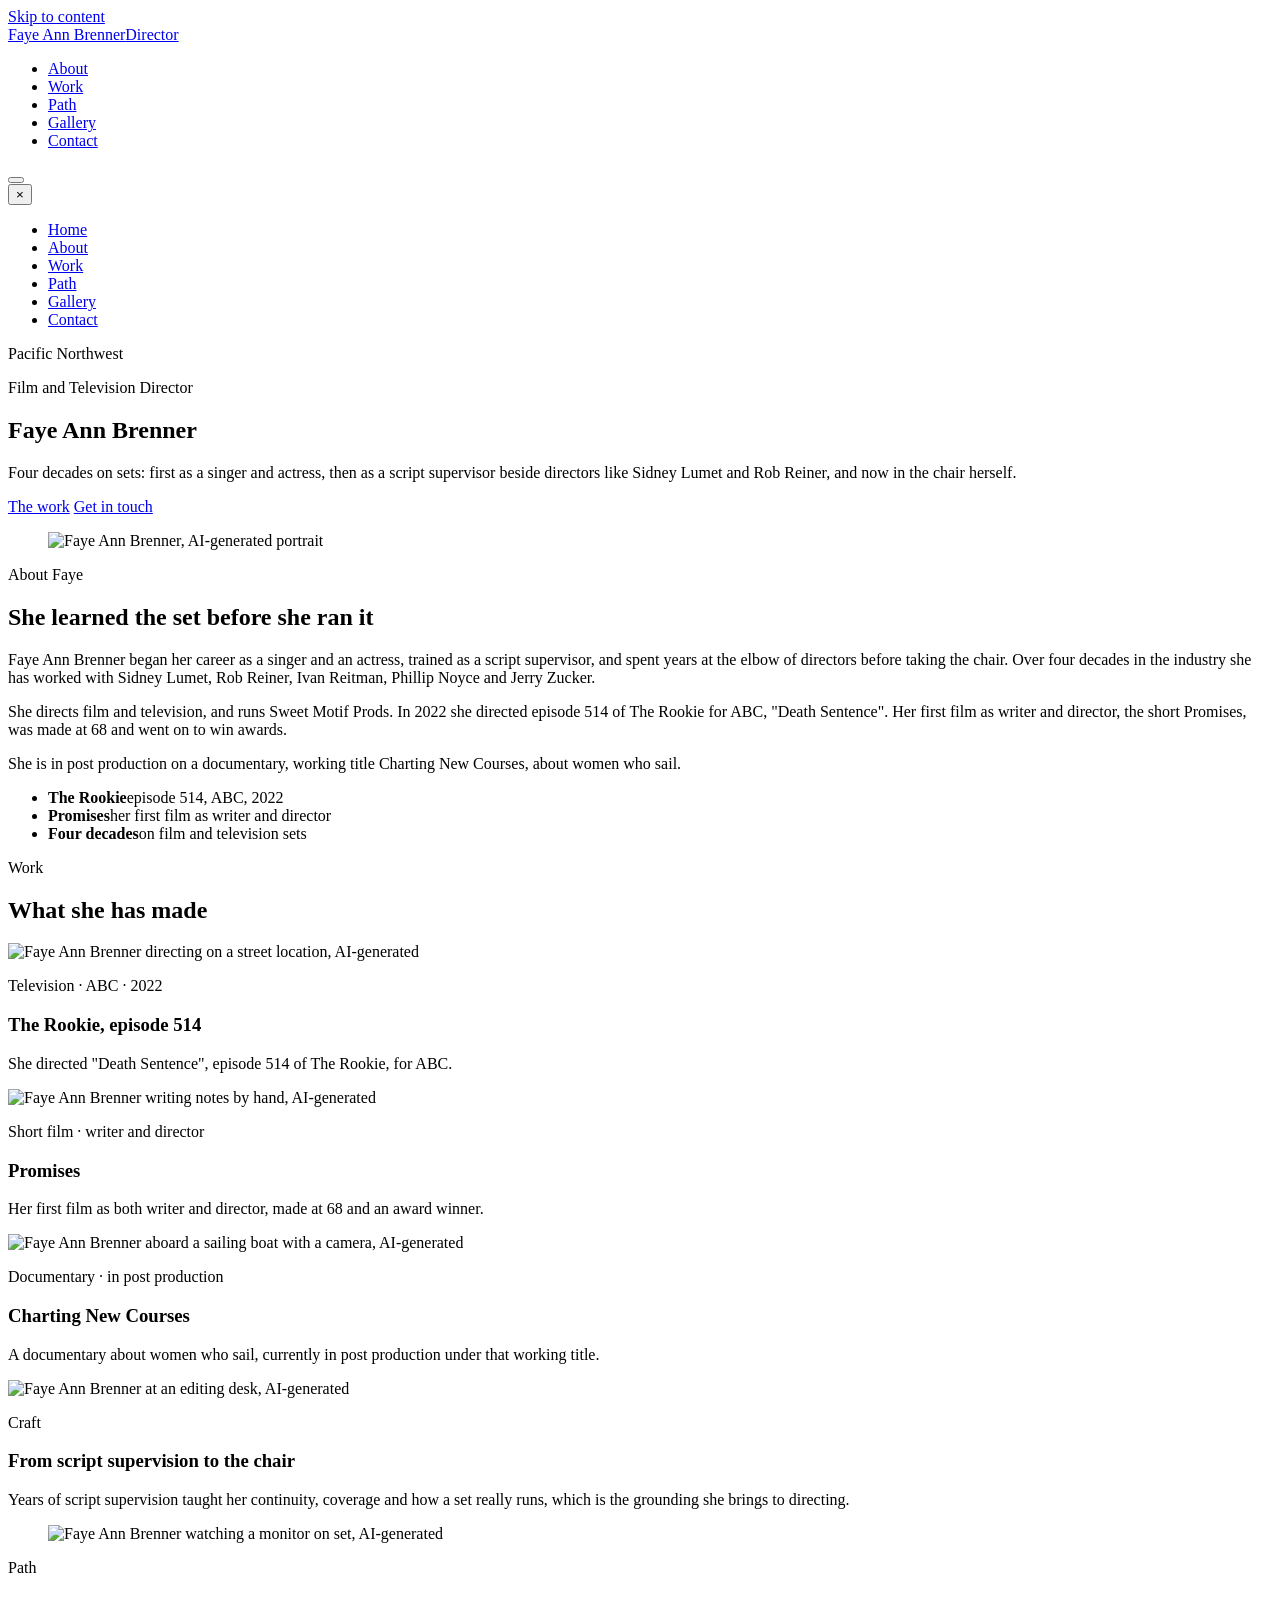
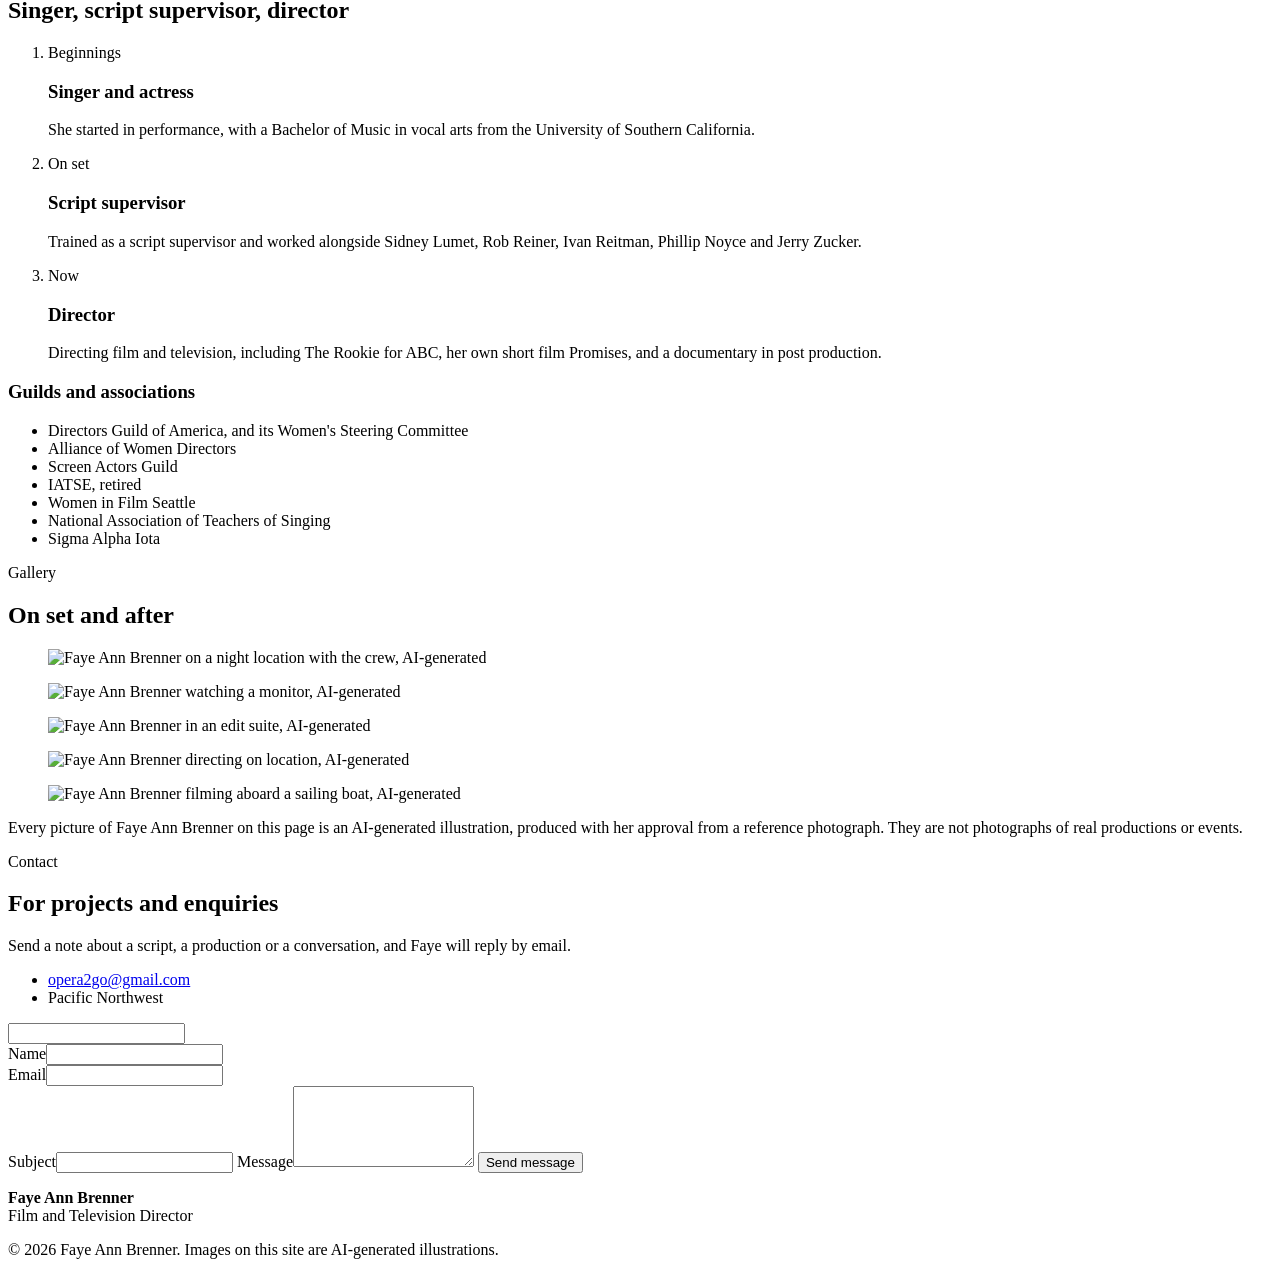
==== index.html @ b370e820 "feat(site): add Faye Ann Brenner site, pages" ====
<!DOCTYPE html>
<html lang="en">
<head>
  <meta charset="utf-8">
  <meta name="viewport" content="width=device-width, initial-scale=1, shrink-to-fit=no">
  <title>Faye Ann Brenner | Film and Television Director</title>
  <meta name="description" content="Faye Ann Brenner is a film and television director who came to directing through singing and script supervision. Director of The Rookie episode 514 and the short film Promises.">
  <!-- While this site lives on github.io it stays out of search engines.
       When it moves to the client's own domain: delete the robots meta below,
       change robots.txt to "Allow: /", and add a canonical link. -->
  <meta name="robots" content="noindex, nofollow">
  <meta name="author" content="Faye Ann Brenner">
  <meta property="og:title" content="Faye Ann Brenner, Film and Television Director">
  <meta property="og:description" content="Four decades in film and television: singer, script supervisor, director.">
  <meta property="og:image" content="img/portrait.jpg">
  <link rel="icon" href="img/favicon.png">
  <link rel="preconnect" href="https://fonts.googleapis.com">
  <link rel="stylesheet" href="https://fonts.googleapis.com/css2?family=Cormorant+Garamond:wght@500;600&family=Inter:wght@400;500;600;700&display=swap">
  <link rel="stylesheet" href="vendor/css/bundle.min.css">
  <!-- Loaded last so it wins the cascade. The film demo's own stylesheet is not used:
       it is built around Slider Revolution, which renders blank in production. -->
  <link rel="stylesheet" href="css/fb.css">
</head>
<body>

<a class="fb-skip" href="#about">Skip to content</a>

<div class="loader"><div class="loader-spinner"></div></div>

<header>
  <nav class="fb-nav" id="fb-nav" aria-label="Main">
    <div class="container fb-nav-inner">
      <a class="fb-brand" href="#home">Faye Ann Brenner<span>Director</span></a>
      <ul class="fb-links">
        <li><a href="#about">About</a></li>
        <li><a href="#work">Work</a></li>
        <li><a href="#path">Path</a></li>
        <li><a href="#gallery">Gallery</a></li>
        <li><a href="#contact" class="fb-links-cta">Contact</a></li>
      </ul>
      <button class="fb-burger" id="fb-burger" type="button" aria-label="Open menu" aria-controls="fb-menu" aria-expanded="false"><span></span><span></span><span></span></button>
    </div>
  </nav>
  <div class="fb-menu" id="fb-menu" aria-hidden="true">
    <button class="fb-menu-close" id="fb-menu-close" type="button" aria-label="Close menu">&times;</button>
    <ul>
      <li><a href="#home">Home</a></li>
      <li><a href="#about">About</a></li>
      <li><a href="#work">Work</a></li>
      <li><a href="#path">Path</a></li>
      <li><a href="#gallery">Gallery</a></li>
      <li><a href="#contact">Contact</a></li>
    </ul>
    <p class="fb-menu-foot">Pacific Northwest</p>
  </div>
</header>

<main>

<!-- HERO -->
<section class="fb-hero" id="home">
  <div class="fb-hero-shade"></div>
  <div class="container">
    <div class="fb-hero-copy">
      <p class="fb-eyebrow">Film and Television Director</p>
      <h1>Faye Ann Brenner</h1>
      <p class="fb-hero-lede">Four decades on sets: first as a singer and actress, then as a script supervisor beside directors like Sidney Lumet and Rob Reiner, and now in the chair herself.</p>
      <div class="fb-btns">
        <a class="fb-btn fb-btn-solid" href="#work">The work</a>
        <a class="fb-btn fb-btn-line" href="#contact">Get in touch</a>
      </div>
    </div>
  </div>
</section>

<!-- ABOUT -->
<section class="fb-about" id="about">
  <div class="container">
    <div class="row align-items-center">
      <div class="col-lg-5">
        <figure class="fb-portrait">
          <img src="img/portrait.jpg" alt="Faye Ann Brenner, AI-generated portrait" width="880" height="1100">
        </figure>
      </div>
      <div class="col-lg-7">
        <p class="fb-kicker">About Faye</p>
        <h2>She learned the set before she ran it</h2>
        <p>Faye Ann Brenner began her career as a singer and an actress, trained as a script supervisor, and spent years at the elbow of directors before taking the chair. Over four decades in the industry she has worked with Sidney Lumet, Rob Reiner, Ivan Reitman, Phillip Noyce and Jerry Zucker.</p>
        <p>She directs film and television, and runs Sweet Motif Prods. In 2022 she directed episode 514 of The Rookie for ABC, "Death Sentence". Her first film as writer and director, the short Promises, was made at 68 and went on to win awards.</p>
        <p>She is in post production on a documentary, working title Charting New Courses, about women who sail.</p>
        <ul class="fb-facts">
          <li><b>The Rookie</b><span>episode 514, ABC, 2022</span></li>
          <li><b>Promises</b><span>her first film as writer and director</span></li>
          <li><b>Four decades</b><span>on film and television sets</span></li>
        </ul>
      </div>
    </div>
  </div>
</section>

<!-- WORK -->
<section class="fb-work" id="work">
  <div class="container">
    <div class="fb-head">
      <p class="fb-kicker">Work</p>
      <h2>What she has made</h2>
    </div>
    <div class="row">
      <div class="col-md-6">
        <article class="fb-card">
          <img src="img/company.jpg" alt="Faye Ann Brenner directing on a street location, AI-generated" width="880" height="1100" loading="lazy">
          <div class="fb-card-body">
            <p class="fb-tag">Television &middot; ABC &middot; 2022</p>
            <h3>The Rookie, episode 514</h3>
            <p>She directed "Death Sentence", episode 514 of The Rookie, for ABC.</p>
          </div>
        </article>
      </div>
      <div class="col-md-6">
        <article class="fb-card">
          <img src="img/research.jpg" alt="Faye Ann Brenner writing notes by hand, AI-generated" width="880" height="660" loading="lazy">
          <div class="fb-card-body">
            <p class="fb-tag">Short film &middot; writer and director</p>
            <h3>Promises</h3>
            <p>Her first film as both writer and director, made at 68 and an award winner.</p>
          </div>
        </article>
      </div>
      <div class="col-md-6">
        <article class="fb-card">
          <img src="img/plate-2.jpg" alt="Faye Ann Brenner aboard a sailing boat with a camera, AI-generated" width="880" height="660" loading="lazy">
          <div class="fb-card-body">
            <p class="fb-tag">Documentary &middot; in post production</p>
            <h3>Charting New Courses</h3>
            <p>A documentary about women who sail, currently in post production under that working title.</p>
          </div>
        </article>
      </div>
      <div class="col-md-6">
        <article class="fb-card">
          <img src="img/plate-1.jpg" alt="Faye Ann Brenner at an editing desk, AI-generated" width="880" height="660" loading="lazy">
          <div class="fb-card-body">
            <p class="fb-tag">Craft</p>
            <h3>From script supervision to the chair</h3>
            <p>Years of script supervision taught her continuity, coverage and how a set really runs, which is the grounding she brings to directing.</p>
          </div>
        </article>
      </div>
    </div>
  </div>
</section>

<!-- PATH -->
<section class="fb-path" id="path">
  <div class="container">
    <div class="row">
      <div class="col-lg-5">
        <figure class="fb-path-img"><img src="img/career.jpg" alt="Faye Ann Brenner watching a monitor on set, AI-generated" width="880" height="1100" loading="lazy"></figure>
      </div>
      <div class="col-lg-7">
        <p class="fb-kicker">Path</p>
        <h2>Singer, script supervisor, director</h2>
        <ol class="fb-timeline">
          <li><span class="fb-yr">Beginnings</span><h3>Singer and actress</h3><p>She started in performance, with a Bachelor of Music in vocal arts from the University of Southern California.</p></li>
          <li><span class="fb-yr">On set</span><h3>Script supervisor</h3><p>Trained as a script supervisor and worked alongside Sidney Lumet, Rob Reiner, Ivan Reitman, Phillip Noyce and Jerry Zucker.</p></li>
          <li><span class="fb-yr">Now</span><h3>Director</h3><p>Directing film and television, including The Rookie for ABC, her own short film Promises, and a documentary in post production.</p></li>
        </ol>
        <h3 class="fb-sub-h">Guilds and associations</h3>
        <ul class="fb-list">
          <li>Directors Guild of America, and its Women's Steering Committee</li>
          <li>Alliance of Women Directors</li>
          <li>Screen Actors Guild</li>
          <li>IATSE, retired</li>
          <li>Women in Film Seattle</li>
          <li>National Association of Teachers of Singing</li>
          <li>Sigma Alpha Iota</li>
        </ul>
      </div>
    </div>
  </div>
</section>

<!-- GALLERY -->
<section class="fb-gallery" id="gallery">
  <div class="container">
    <div class="fb-head">
      <p class="fb-kicker">Gallery</p>
      <h2>On set and after</h2>
    </div>
    <div class="fb-grid">
      <figure class="fb-g fb-g-wide"><img src="img/mission.jpg" alt="Faye Ann Brenner on a night location with the crew, AI-generated" width="880" height="733" loading="lazy"></figure>
      <figure class="fb-g"><img src="img/career.jpg" alt="Faye Ann Brenner watching a monitor, AI-generated" width="880" height="1100" loading="lazy"></figure>
      <figure class="fb-g"><img src="img/plate-1.jpg" alt="Faye Ann Brenner in an edit suite, AI-generated" width="880" height="660" loading="lazy"></figure>
      <figure class="fb-g"><img src="img/company.jpg" alt="Faye Ann Brenner directing on location, AI-generated" width="880" height="1100" loading="lazy"></figure>
      <figure class="fb-g"><img src="img/plate-2.jpg" alt="Faye Ann Brenner filming aboard a sailing boat, AI-generated" width="880" height="660" loading="lazy"></figure>
    </div>
    <p class="fb-disclosure">Every picture of Faye Ann Brenner on this page is an AI-generated illustration, produced with her approval from a reference photograph. They are not photographs of real productions or events.</p>
  </div>
</section>

<!-- CONTACT -->
<section class="fb-contact" id="contact">
  <div class="container">
    <div class="row">
      <div class="col-lg-5">
        <p class="fb-kicker fb-kicker-gold">Contact</p>
        <h2>For projects and enquiries</h2>
        <p>Send a note about a script, a production or a conversation, and Faye will reply by email.</p>
        <ul class="fb-contact-list">
          <li><i class="fas fa-envelope" aria-hidden="true"></i><a href="mailto:opera2go@gmail.com">opera2go@gmail.com</a></li>
          <li><i class="fas fa-map-marker-alt" aria-hidden="true"></i><span>Pacific Northwest</span></li>
        </ul>
        <!-- Needs Client Confirmation: her city. The Inner Circle release says Seattle, the
             Influential Women profile says Bellingham, so the page says Pacific Northwest. -->
      </div>
      <div class="col-lg-7">
        <form class="fb-form" action="https://formsubmit.co/opera2go@gmail.com" method="POST">
          <input type="hidden" name="_subject" value="New message from the Faye Ann Brenner website">
          <input type="hidden" name="_template" value="table">
          <input type="hidden" name="_captcha" value="true">
          <input type="text" name="_honey" class="fb-hp" tabindex="-1" autocomplete="off" aria-hidden="true">
          <div class="row">
            <div class="col-md-6"><label for="f-name">Name</label><input id="f-name" name="name" type="text" required autocomplete="name"></div>
            <div class="col-md-6"><label for="f-email">Email</label><input id="f-email" name="email" type="email" required autocomplete="email"></div>
          </div>
          <label for="f-subject">Subject</label><input id="f-subject" name="subject" type="text">
          <label for="f-msg">Message</label><textarea id="f-msg" name="message" rows="5" required></textarea>
          <button type="submit" class="fb-btn fb-btn-solid">Send message</button>
        </form>
      </div>
    </div>
  </div>
</section>

</main>

<footer class="fb-foot">
  <div class="container fb-foot-inner">
    <p><b>Faye Ann Brenner</b><br>Film and Television Director</p>
    <p>&copy; <span id="fb-year">2026</span> Faye Ann Brenner. Images on this site are AI-generated illustrations.</p>
  </div>
</footer>

<a href="#home" class="fb-top" id="fb-top" aria-label="Back to top"><i class="fas fa-arrow-up" aria-hidden="true"></i></a>

<script src="vendor/js/bundle.min.js"></script>
<script src="js/fb.js"></script>
</body>
</html>
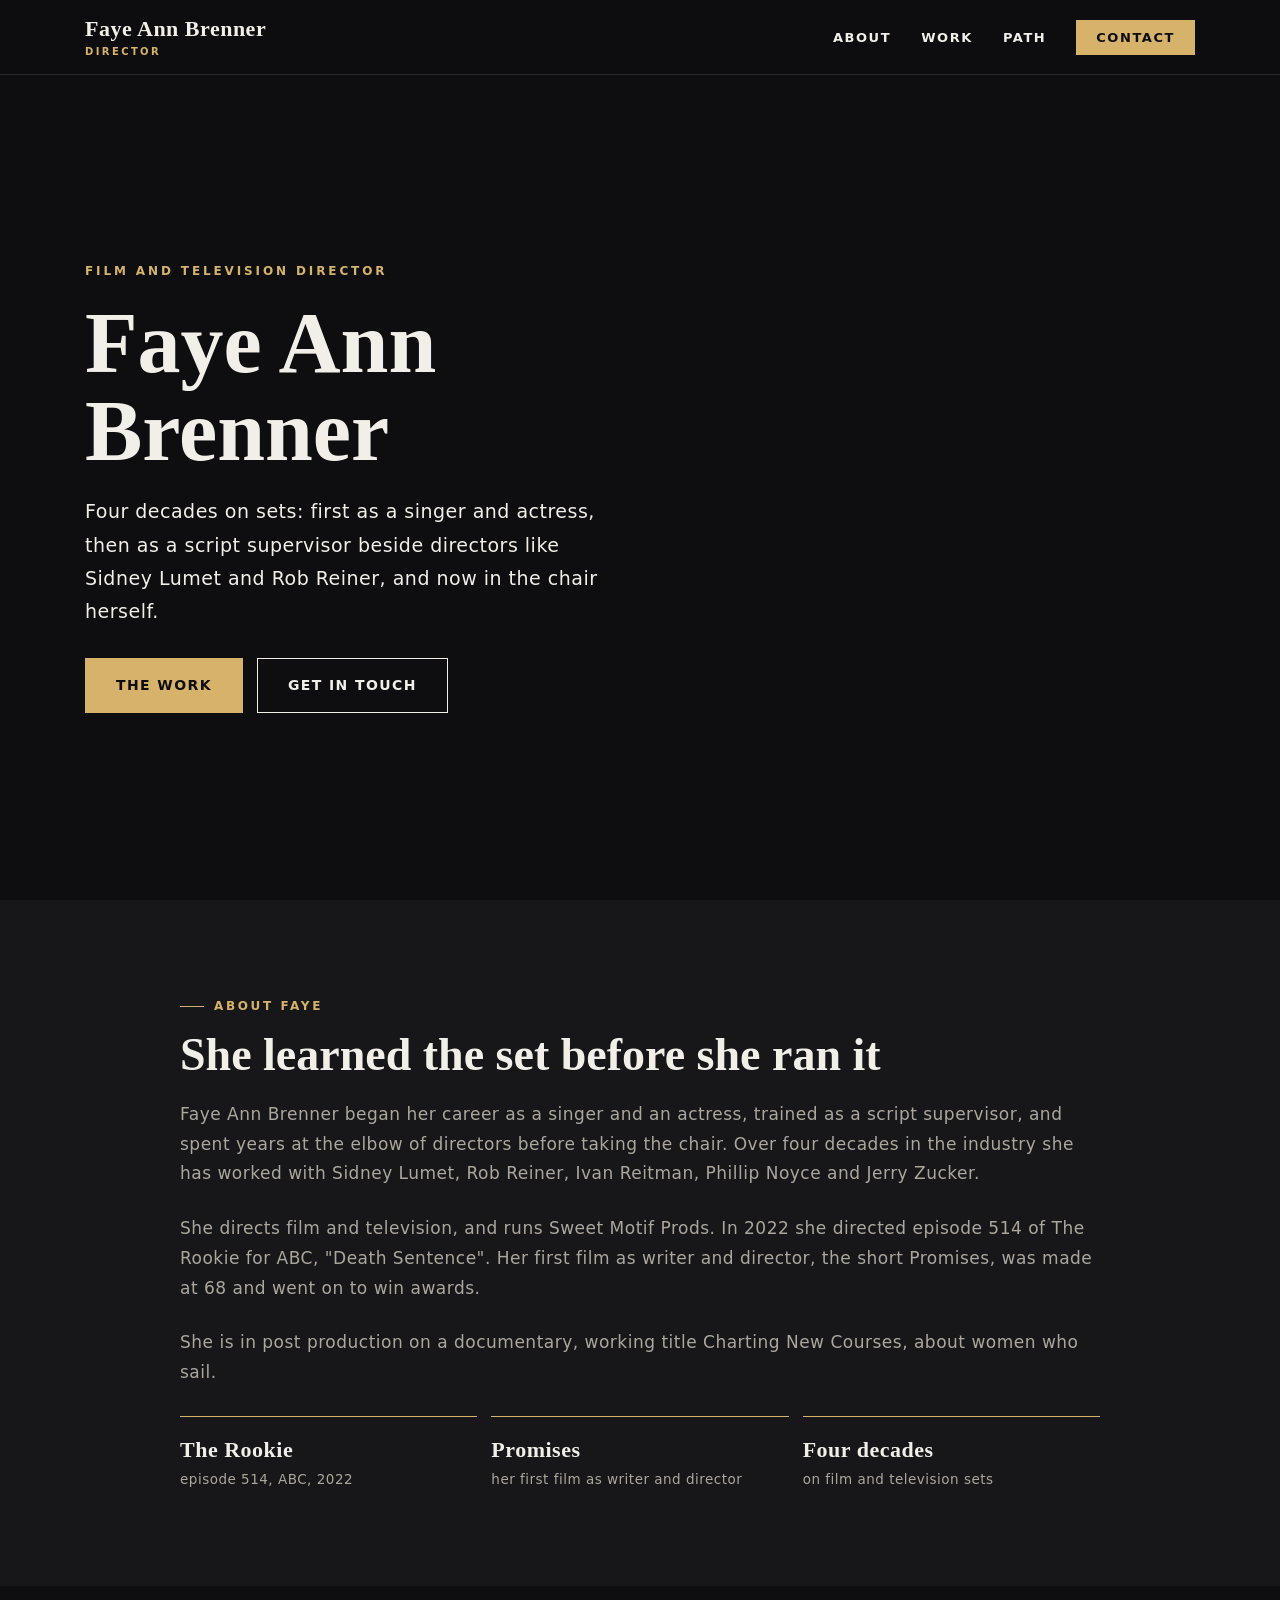
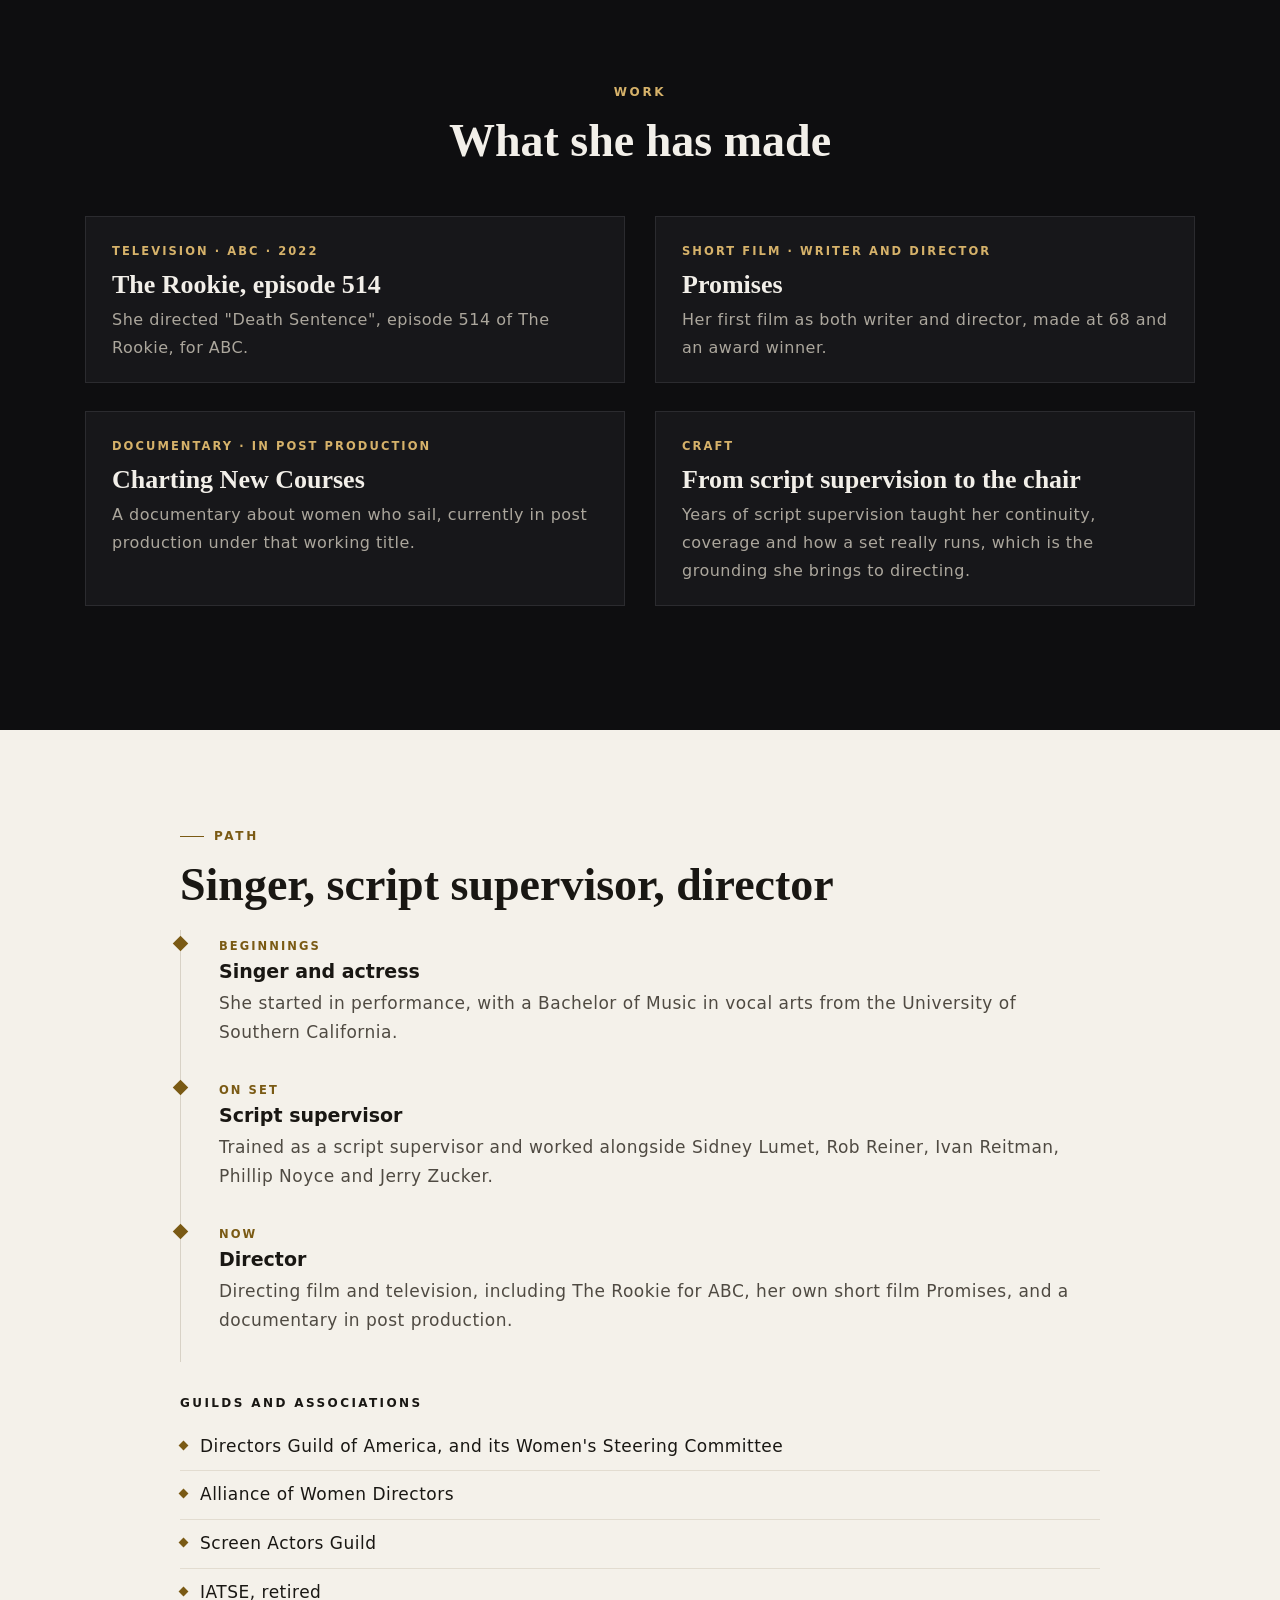
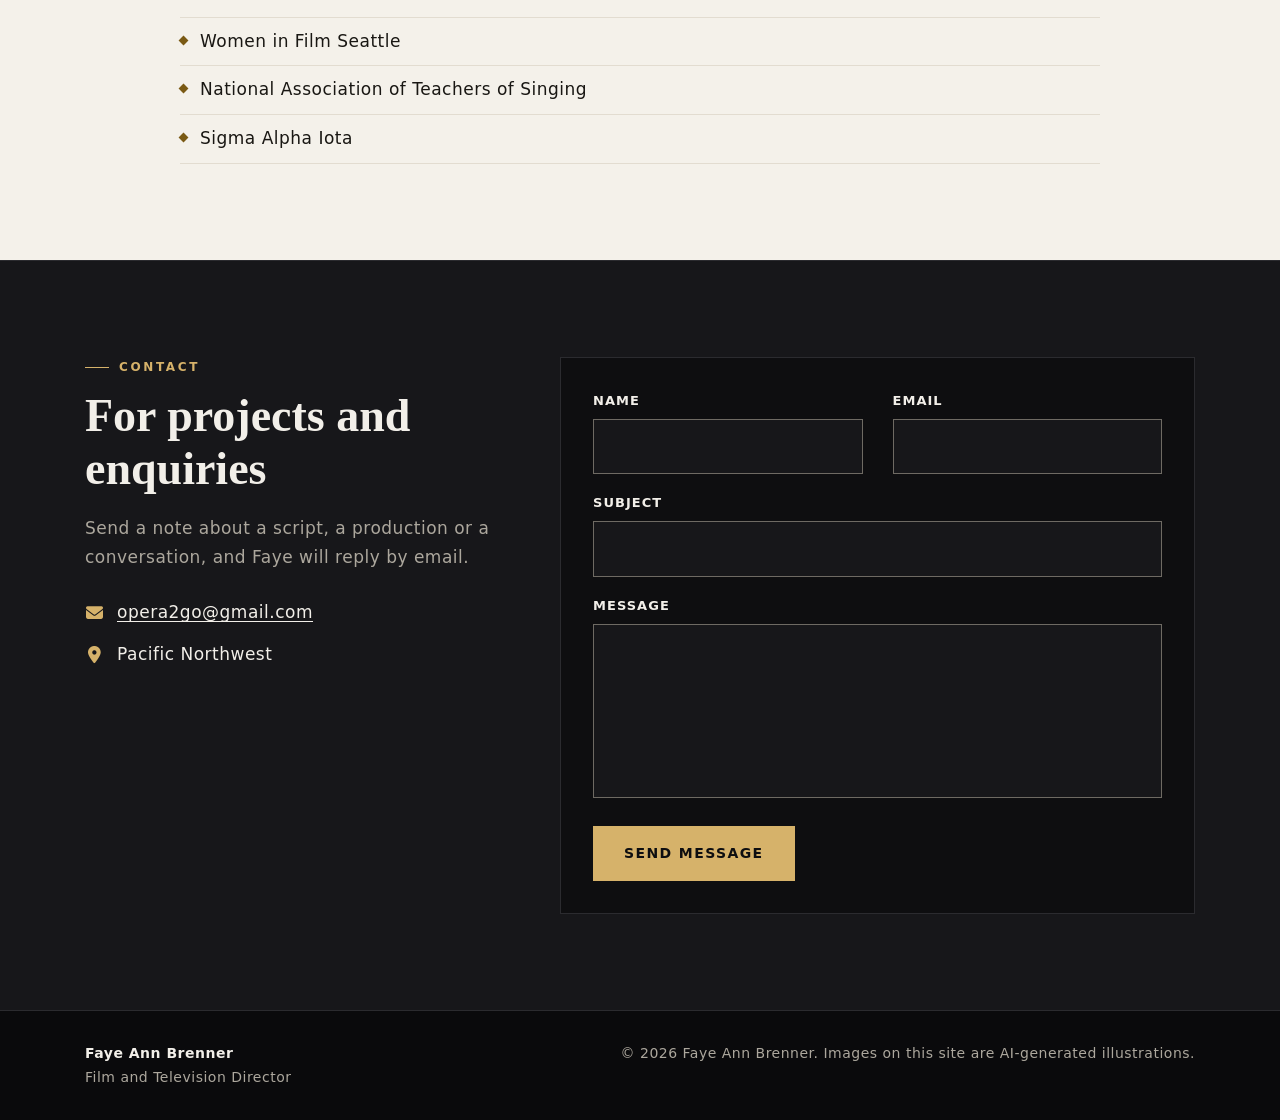
==== commit 511a7d44: "Add files via upload" ====
--- a/index.html
+++ b/index.html
@@ -12,7 +12,6 @@
   <meta name="author" content="Faye Ann Brenner">
   <meta property="og:title" content="Faye Ann Brenner, Film and Television Director">
   <meta property="og:description" content="Four decades in film and television: singer, script supervisor, director.">
-  <meta property="og:image" content="img/portrait.jpg">
   <link rel="icon" href="img/favicon.png">
   <link rel="preconnect" href="https://fonts.googleapis.com">
   <link rel="stylesheet" href="https://fonts.googleapis.com/css2?family=Cormorant+Garamond:wght@500;600&family=Inter:wght@400;500;600;700&display=swap">
@@ -35,7 +34,6 @@
         <li><a href="#about">About</a></li>
         <li><a href="#work">Work</a></li>
         <li><a href="#path">Path</a></li>
-        <li><a href="#gallery">Gallery</a></li>
         <li><a href="#contact" class="fb-links-cta">Contact</a></li>
       </ul>
       <button class="fb-burger" id="fb-burger" type="button" aria-label="Open menu" aria-controls="fb-menu" aria-expanded="false"><span></span><span></span><span></span></button>
@@ -48,7 +46,6 @@
       <li><a href="#about">About</a></li>
       <li><a href="#work">Work</a></li>
       <li><a href="#path">Path</a></li>
-      <li><a href="#gallery">Gallery</a></li>
       <li><a href="#contact">Contact</a></li>
     </ul>
     <p class="fb-menu-foot">Pacific Northwest</p>
@@ -77,12 +74,7 @@
 <section class="fb-about" id="about">
   <div class="container">
     <div class="row align-items-center">
-      <div class="col-lg-5">
-        <figure class="fb-portrait">
-          <img src="img/portrait.jpg" alt="Faye Ann Brenner, AI-generated portrait" width="880" height="1100">
-        </figure>
-      </div>
-      <div class="col-lg-7">
+      <div class="col-lg-10 mx-auto">
         <p class="fb-kicker">About Faye</p>
         <h2>She learned the set before she ran it</h2>
         <p>Faye Ann Brenner began her career as a singer and an actress, trained as a script supervisor, and spent years at the elbow of directors before taking the chair. Over four decades in the industry she has worked with Sidney Lumet, Rob Reiner, Ivan Reitman, Phillip Noyce and Jerry Zucker.</p>
@@ -108,7 +100,6 @@
     <div class="row">
       <div class="col-md-6">
         <article class="fb-card">
-          <img src="img/company.jpg" alt="Faye Ann Brenner directing on a street location, AI-generated" width="880" height="1100" loading="lazy">
           <div class="fb-card-body">
             <p class="fb-tag">Television &middot; ABC &middot; 2022</p>
             <h3>The Rookie, episode 514</h3>
@@ -118,7 +109,6 @@
       </div>
       <div class="col-md-6">
         <article class="fb-card">
-          <img src="img/research.jpg" alt="Faye Ann Brenner writing notes by hand, AI-generated" width="880" height="660" loading="lazy">
           <div class="fb-card-body">
             <p class="fb-tag">Short film &middot; writer and director</p>
             <h3>Promises</h3>
@@ -128,7 +118,6 @@
       </div>
       <div class="col-md-6">
         <article class="fb-card">
-          <img src="img/plate-2.jpg" alt="Faye Ann Brenner aboard a sailing boat with a camera, AI-generated" width="880" height="660" loading="lazy">
           <div class="fb-card-body">
             <p class="fb-tag">Documentary &middot; in post production</p>
             <h3>Charting New Courses</h3>
@@ -138,7 +127,6 @@
       </div>
       <div class="col-md-6">
         <article class="fb-card">
-          <img src="img/plate-1.jpg" alt="Faye Ann Brenner at an editing desk, AI-generated" width="880" height="660" loading="lazy">
           <div class="fb-card-body">
             <p class="fb-tag">Craft</p>
             <h3>From script supervision to the chair</h3>
@@ -154,10 +142,7 @@
 <section class="fb-path" id="path">
   <div class="container">
     <div class="row">
-      <div class="col-lg-5">
-        <figure class="fb-path-img"><img src="img/career.jpg" alt="Faye Ann Brenner watching a monitor on set, AI-generated" width="880" height="1100" loading="lazy"></figure>
-      </div>
-      <div class="col-lg-7">
+      <div class="col-lg-10 mx-auto">
         <p class="fb-kicker">Path</p>
         <h2>Singer, script supervisor, director</h2>
         <ol class="fb-timeline">
@@ -180,23 +165,6 @@
   </div>
 </section>
 
-<!-- GALLERY -->
-<section class="fb-gallery" id="gallery">
-  <div class="container">
-    <div class="fb-head">
-      <p class="fb-kicker">Gallery</p>
-      <h2>On set and after</h2>
-    </div>
-    <div class="fb-grid">
-      <figure class="fb-g fb-g-wide"><img src="img/mission.jpg" alt="Faye Ann Brenner on a night location with the crew, AI-generated" width="880" height="733" loading="lazy"></figure>
-      <figure class="fb-g"><img src="img/career.jpg" alt="Faye Ann Brenner watching a monitor, AI-generated" width="880" height="1100" loading="lazy"></figure>
-      <figure class="fb-g"><img src="img/plate-1.jpg" alt="Faye Ann Brenner in an edit suite, AI-generated" width="880" height="660" loading="lazy"></figure>
-      <figure class="fb-g"><img src="img/company.jpg" alt="Faye Ann Brenner directing on location, AI-generated" width="880" height="1100" loading="lazy"></figure>
-      <figure class="fb-g"><img src="img/plate-2.jpg" alt="Faye Ann Brenner filming aboard a sailing boat, AI-generated" width="880" height="660" loading="lazy"></figure>
-    </div>
-    <p class="fb-disclosure">Every picture of Faye Ann Brenner on this page is an AI-generated illustration, produced with her approval from a reference photograph. They are not photographs of real productions or events.</p>
-  </div>
-</section>
 
 <!-- CONTACT -->
 <section class="fb-contact" id="contact">
--- a/css/fb.css
+++ b/css/fb.css
@@ -0,0 +1,165 @@
+/* Faye Ann Brenner: site styles. Hand written; the film demo stylesheet is not used
+   because that demo is built around Slider Revolution. Prefix: fb-  */
+
+:root{
+  --fb-bg:#0E0E10;          /* page ground */
+  --fb-panel:#17171A;
+  --fb-text:#F2EFE9;        /* 16.80 on bg */
+  --fb-muted:#ACA79D;       /*  8.05 on bg, 7.47 on panel */
+  --fb-gold:#D6B26A;        /*  9.58 on bg, 8.89 on panel */
+  --fb-paper:#F4F1EA;       /* light band */
+  --fb-ink:#191713;         /* 15.87 on paper */
+  --fb-muted-l:#4F4A42;     /*  7.79 on paper */
+  --fb-gold-ink:#7A5A14;    /*  5.64 on paper; small text on light */
+  --fb-line:#2B2B2F;
+  --fb-head:'Cormorant Garamond',Georgia,serif;
+  --fb-body:'Inter',system-ui,sans-serif;
+}
+
+html{scroll-behavior:smooth;scroll-padding-top:84px}
+body{font-family:var(--fb-body);background:var(--fb-bg);color:var(--fb-text);font-size:17px;line-height:1.75}
+h1,h2,h3{font-family:var(--fb-head);color:var(--fb-text);letter-spacing:0}
+h2{font-size:clamp(32px,3.6vw,46px);font-weight:600;line-height:1.15;margin-bottom:18px}
+h3{font-family:var(--fb-body);font-size:19px;font-weight:600;margin-bottom:6px}
+p{color:var(--fb-muted)}
+a{color:var(--fb-gold)}
+a:hover{color:var(--fb-text)}
+img{max-width:100%;height:auto;display:block}
+section{padding:96px 0}
+@media (max-width:767px){section{padding:64px 0}}
+
+.fb-skip{position:absolute;left:-9999px;top:0;z-index:10000;background:var(--fb-gold);color:var(--fb-bg);padding:10px 16px}
+.fb-skip:focus{left:12px;top:12px;color:var(--fb-bg)}
+
+.fb-kicker{font-size:12px;font-weight:700;letter-spacing:.22em;text-transform:uppercase;color:var(--fb-gold);margin-bottom:12px}
+.fb-kicker::before{content:"";display:inline-block;width:24px;height:1px;background:var(--fb-gold);vertical-align:middle;margin-right:10px}
+.fb-kicker-gold{color:var(--fb-gold)}
+.fb-head{max-width:720px;margin:0 auto 48px;text-align:center}
+.fb-head .fb-kicker::before{display:none}
+
+.loader{background:var(--fb-bg)!important}
+.loader-spinner{border-top-color:var(--fb-gold)!important}
+
+/* Buttons */
+.fb-btns{display:flex;flex-wrap:wrap;gap:14px;margin-top:30px}
+.fb-btn{display:inline-block;font-family:var(--fb-body);font-weight:600;font-size:14px;letter-spacing:.1em;text-transform:uppercase;padding:14px 30px;border:1px solid transparent;text-decoration:none;cursor:pointer;transition:background .3s,color .3s,border-color .3s}
+.fb-btn-solid,.fb-btn-solid:focus{background:var(--fb-gold);color:var(--fb-bg);border-color:var(--fb-gold)}
+.fb-btn-solid:hover{background:var(--fb-text);border-color:var(--fb-text);color:var(--fb-bg)}
+.fb-btn-line,.fb-btn-line:focus{background:transparent;color:var(--fb-text);border-color:var(--fb-text)}
+.fb-btn-line:hover{background:var(--fb-text);color:var(--fb-bg)}
+a:focus-visible,button:focus-visible,input:focus-visible,textarea:focus-visible{outline:3px solid var(--fb-gold);outline-offset:3px}
+
+/* NAV */
+.fb-nav{position:fixed;top:0;left:0;right:0;z-index:1000;background:rgba(14,14,16,.92);backdrop-filter:blur(8px);border-bottom:1px solid var(--fb-line)}
+.fb-nav-inner{display:flex;align-items:center;justify-content:space-between;height:74px}
+.fb-brand,.fb-brand:focus{font-family:var(--fb-head);font-weight:600;font-size:22px;color:var(--fb-text);text-decoration:none;line-height:1.1}
+.fb-brand span{display:block;font-family:var(--fb-body);font-size:10px;font-weight:600;letter-spacing:.24em;text-transform:uppercase;color:var(--fb-gold);margin-top:4px}
+.fb-brand:hover{color:var(--fb-text)}
+.fb-links{display:flex;align-items:center;gap:30px;list-style:none;margin:0;padding:0}
+.fb-links a,.fb-links a:focus{font-size:13px;font-weight:600;letter-spacing:.12em;text-transform:uppercase;color:var(--fb-text);text-decoration:none;padding:6px 0;border-bottom:1px solid transparent}
+.fb-links a:hover,.fb-links a.fb-active{border-bottom-color:var(--fb-gold);color:var(--fb-text)}
+.fb-links a.fb-links-cta,.fb-links a.fb-links-cta:focus{background:var(--fb-gold);color:var(--fb-bg);padding:10px 20px;border:0}
+.fb-links a.fb-links-cta:hover{background:var(--fb-text);color:var(--fb-bg)}
+.fb-burger{display:none;background:none;border:0;width:44px;height:44px;padding:10px;cursor:pointer}
+.fb-burger span{display:block;height:2px;background:var(--fb-text);margin:5px 0}
+@media (max-width:991px){.fb-links{display:none}.fb-burger{display:block}}
+
+.fb-menu{position:fixed;inset:0 0 0 auto;width:min(340px,86vw);background:var(--fb-panel);border-left:1px solid var(--fb-gold);z-index:1100;transform:translateX(100%);transition:transform .35s ease;padding:90px 36px 36px;visibility:hidden;color:var(--fb-text)}
+.fb-menu.fb-open{transform:none;visibility:visible}
+.fb-menu ul{list-style:none;padding:0;margin:0}
+.fb-menu li{color:var(--fb-text)}
+.fb-menu li a,.fb-menu li a:focus{display:block;color:var(--fb-text);font-family:var(--fb-head);font-size:26px;font-weight:600;padding:10px 0;text-decoration:none}
+.fb-menu li a:hover{color:var(--fb-gold)}
+.fb-menu-close,.fb-menu-close:focus{position:absolute;top:18px;right:22px;background:none;border:0;color:var(--fb-text);font-size:40px;line-height:1;cursor:pointer;width:48px;height:48px;display:flex;align-items:center;justify-content:center;padding:0}
+.fb-menu-close:focus-visible{outline-offset:6px}
+.fb-menu-foot{color:var(--fb-muted);margin-top:30px;font-size:14px;letter-spacing:.1em;text-transform:uppercase}
+
+/* HERO */
+.fb-hero{position:relative;min-height:100vh;padding:0;background:var(--fb-bg) url('../img/hero.jpg') center/cover no-repeat}
+.fb-hero .container{position:relative;z-index:2;min-height:100vh;display:flex;align-items:center;padding-top:74px}
+.fb-hero-shade{position:absolute;inset:0;z-index:1;background:linear-gradient(90deg,rgba(14,14,16,.96) 0%,rgba(14,14,16,.86) 42%,rgba(14,14,16,.45) 100%)}
+.fb-hero-copy{max-width:620px}
+.fb-eyebrow{font-size:12px;font-weight:700;letter-spacing:.24em;text-transform:uppercase;color:var(--fb-gold);margin-bottom:18px}
+.fb-hero h1{font-size:clamp(48px,7vw,86px);font-weight:600;line-height:1.02;margin-bottom:20px}
+.fb-hero-lede{font-size:19px;color:var(--fb-text);max-width:540px}
+@media (max-width:767px){
+  .fb-hero .container{min-height:92vh;align-items:flex-end;padding-bottom:48px}
+  .fb-hero-shade{background:linear-gradient(0deg,rgba(14,14,16,.98) 0%,rgba(14,14,16,.9) 55%,rgba(14,14,16,.55) 100%)}
+}
+
+/* ABOUT */
+.fb-about{background:var(--fb-panel)}
+.fb-portrait{margin:0 0 36px;position:relative}
+.fb-portrait img{position:relative;z-index:1}
+.fb-portrait::before{content:"";position:absolute;top:16px;left:16px;right:-14px;bottom:-16px;border:1px solid var(--fb-gold)}
+@media (min-width:992px){.fb-about .col-lg-7{padding-left:56px}.fb-portrait{margin:0}}
+.fb-facts{list-style:none;padding:0;margin:28px 0 0;display:grid;grid-template-columns:repeat(3,1fr);gap:14px}
+.fb-facts li{border-top:1px solid var(--fb-gold);padding:14px 0 0}
+.fb-facts b{display:block;font-family:var(--fb-head);font-size:22px;color:var(--fb-text)}
+.fb-facts span{display:block;font-size:13.5px;color:var(--fb-muted);line-height:1.5}
+@media (max-width:575px){.fb-facts{grid-template-columns:1fr}}
+
+/* WORK */
+.fb-work{background:var(--fb-bg)}
+.fb-card{background:var(--fb-panel);border:1px solid var(--fb-line);height:calc(100% - 28px);margin-bottom:28px}
+.fb-card img{width:100%;aspect-ratio:16/10;object-fit:cover}
+.fb-card-body{padding:24px 26px 20px}
+.fb-tag{font-size:11.5px;font-weight:700;letter-spacing:.18em;text-transform:uppercase;color:var(--fb-gold);margin-bottom:8px}
+.fb-card-body h3{font-family:var(--fb-head);font-size:26px;font-weight:600}
+.fb-card-body p:last-child{margin:0;font-size:16px}
+
+/* PATH */
+.fb-path{background:var(--fb-paper)}
+.fb-path h2,.fb-path h3{color:var(--fb-ink)}
+.fb-path p{color:var(--fb-muted-l)}
+.fb-path .fb-kicker{color:var(--fb-gold-ink)}
+.fb-path .fb-kicker::before{background:var(--fb-gold-ink)}
+.fb-path-img{margin:0 0 36px}
+.fb-path-img img{position:sticky;top:100px}
+@media (min-width:992px){.fb-path .col-lg-7{padding-left:52px}.fb-path-img{margin:0}}
+.fb-timeline{list-style:none;margin:0 0 34px;padding:0 0 0 28px;border-left:1px solid #D8D2C6}
+.fb-timeline li{position:relative;padding:0 0 26px 10px}
+.fb-timeline li::before{content:"";position:absolute;left:-34px;top:8px;width:11px;height:11px;background:var(--fb-gold-ink);transform:rotate(45deg)}
+.fb-yr{display:inline-block;font-size:11.5px;font-weight:700;letter-spacing:.18em;text-transform:uppercase;color:var(--fb-gold-ink);margin-bottom:2px}
+.fb-sub-h{font-size:12px;text-transform:uppercase;letter-spacing:.2em;color:var(--fb-gold-ink);margin-bottom:12px}
+.fb-list{list-style:none;padding:0;margin:0}
+.fb-list li{padding:9px 0 9px 20px;position:relative;border-bottom:1px solid #E2DCD0;color:var(--fb-ink)}
+.fb-list li::before{content:"";position:absolute;left:0;top:19px;width:7px;height:7px;background:var(--fb-gold-ink);transform:rotate(45deg)}
+
+/* GALLERY */
+.fb-gallery{background:var(--fb-bg)}
+.fb-grid{display:grid;grid-template-columns:repeat(4,1fr);grid-auto-rows:230px;gap:12px}
+.fb-g{margin:0;overflow:hidden}
+.fb-g img{width:100%;height:100%;object-fit:cover;transition:transform .6s ease}
+.fb-g:hover img{transform:scale(1.04)}
+.fb-g-wide{grid-column:span 2;grid-row:span 2}
+@media (max-width:767px){.fb-grid{grid-template-columns:1fr 1fr;grid-auto-rows:170px}.fb-g-wide{grid-column:span 2;grid-row:span 1}}
+.fb-disclosure{max-width:780px;margin:26px auto 0!important;text-align:center;font-size:14.5px;color:var(--fb-muted)}
+
+/* CONTACT */
+.fb-contact{background:var(--fb-panel);border-top:1px solid var(--fb-line)}
+.fb-contact-list{list-style:none;padding:0;margin:22px 0}
+.fb-contact-list li{display:flex;align-items:center;gap:12px;color:var(--fb-text);margin-bottom:12px}
+.fb-contact-list i{color:var(--fb-gold);width:20px;text-align:center}
+.fb-contact-list a,.fb-contact-list a:focus{color:var(--fb-text);text-decoration:underline;text-underline-offset:3px}
+.fb-contact-list a:hover{color:var(--fb-gold)}
+.fb-form{background:var(--fb-bg);border:1px solid var(--fb-line);padding:32px}
+.fb-form label{display:block;font-weight:600;font-size:13px;letter-spacing:.08em;text-transform:uppercase;color:var(--fb-text);margin:0 0 6px}
+.fb-form input,.fb-form textarea{width:100%;border:1px solid #6E6A63;padding:12px 14px;margin-bottom:18px;font:inherit;color:var(--fb-text);background:var(--fb-panel)}
+.fb-form input:focus,.fb-form textarea:focus{border-color:var(--fb-gold)}
+.fb-form .fb-hp{display:none}
+@media (max-width:991px){.fb-form{margin-top:28px;padding:24px}}
+
+/* FOOTER */
+.fb-foot{background:#0A0A0C;padding:30px 0;border-top:1px solid var(--fb-line)}
+.fb-foot-inner{display:flex;flex-wrap:wrap;justify-content:space-between;gap:12px}
+.fb-foot p{color:var(--fb-muted);font-size:14px;margin:0}
+.fb-foot b{color:var(--fb-text)}
+
+.fb-top,.fb-top:focus{position:fixed;right:20px;bottom:20px;width:46px;height:46px;background:var(--fb-gold);color:var(--fb-bg);display:flex;align-items:center;justify-content:center;opacity:0;visibility:hidden;transition:opacity .3s;z-index:900}
+.fb-top.fb-show{opacity:1;visibility:visible}
+.fb-top:hover{background:var(--fb-text);color:var(--fb-bg)}
+
+.fb-404 h1{font-size:clamp(60px,10vw,120px);margin:0}
+
+@media (prefers-reduced-motion:reduce){html{scroll-behavior:auto}*{transition:none!important}}
